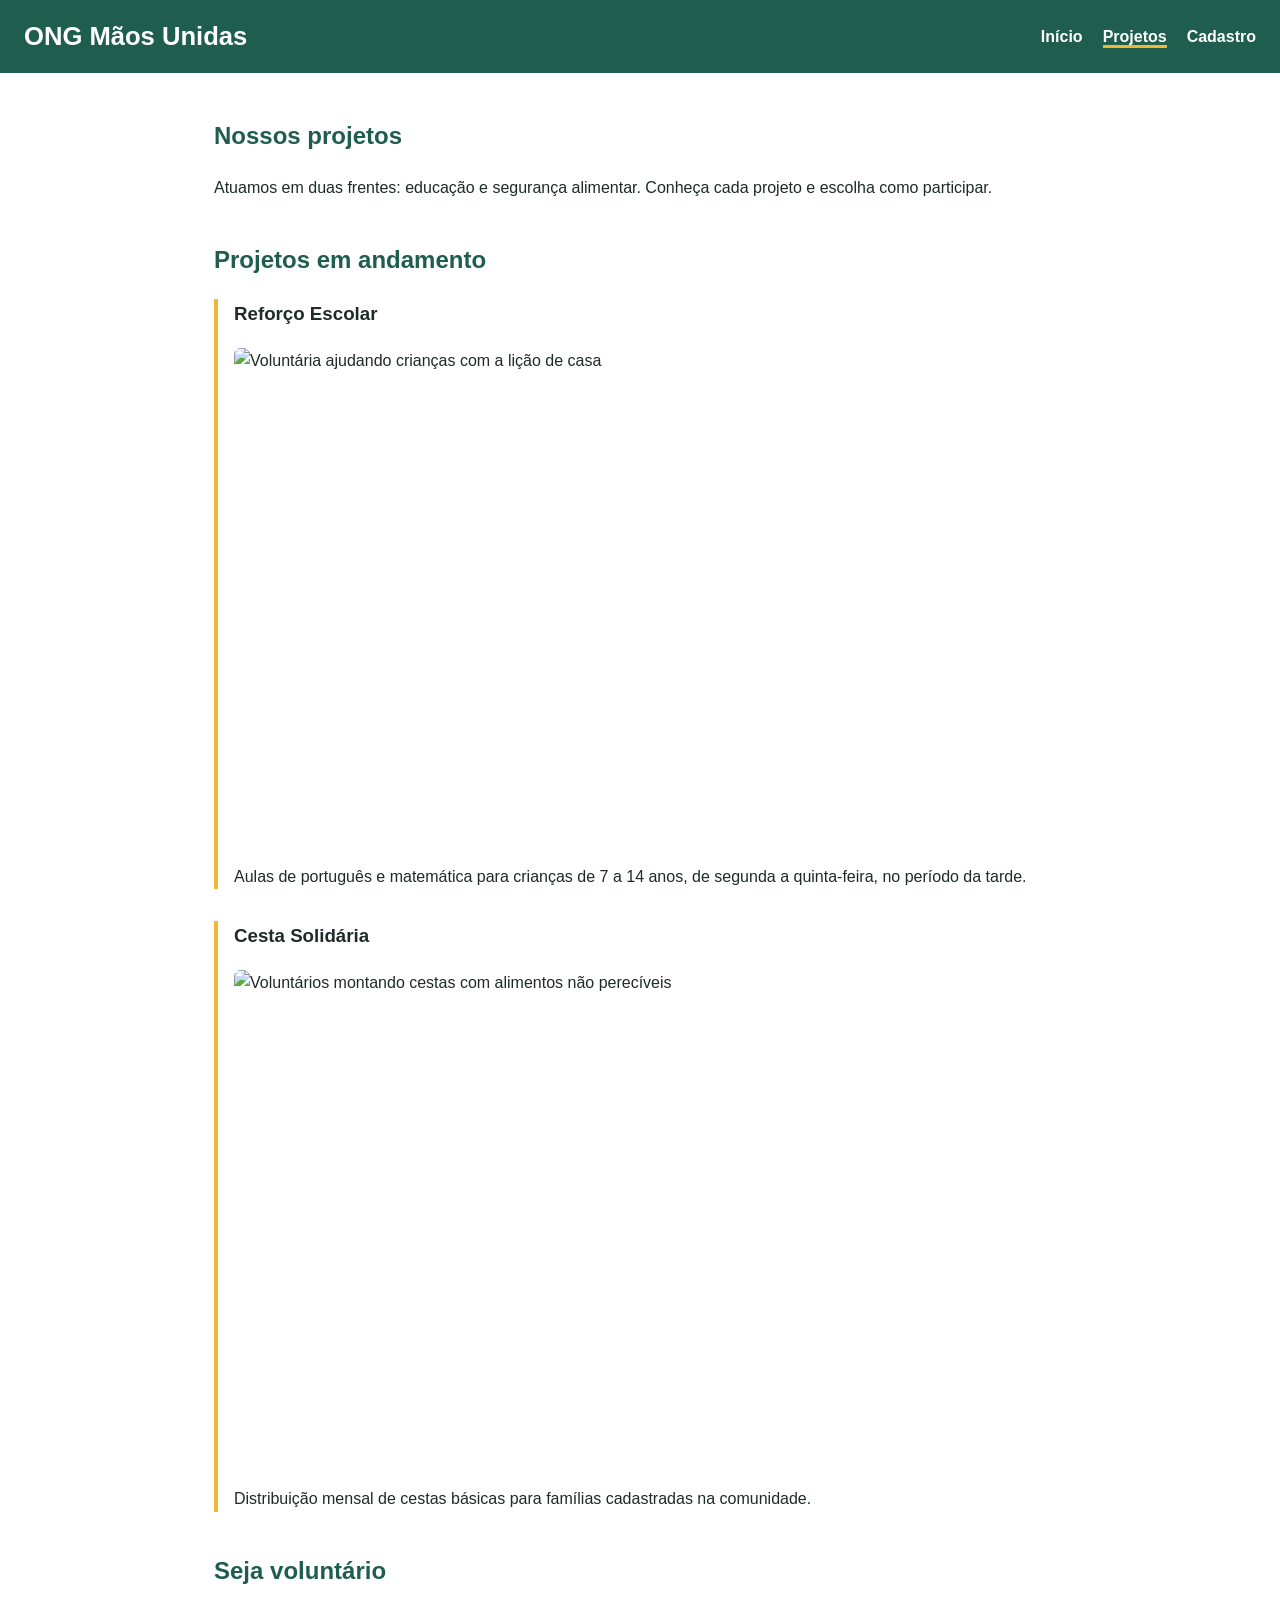
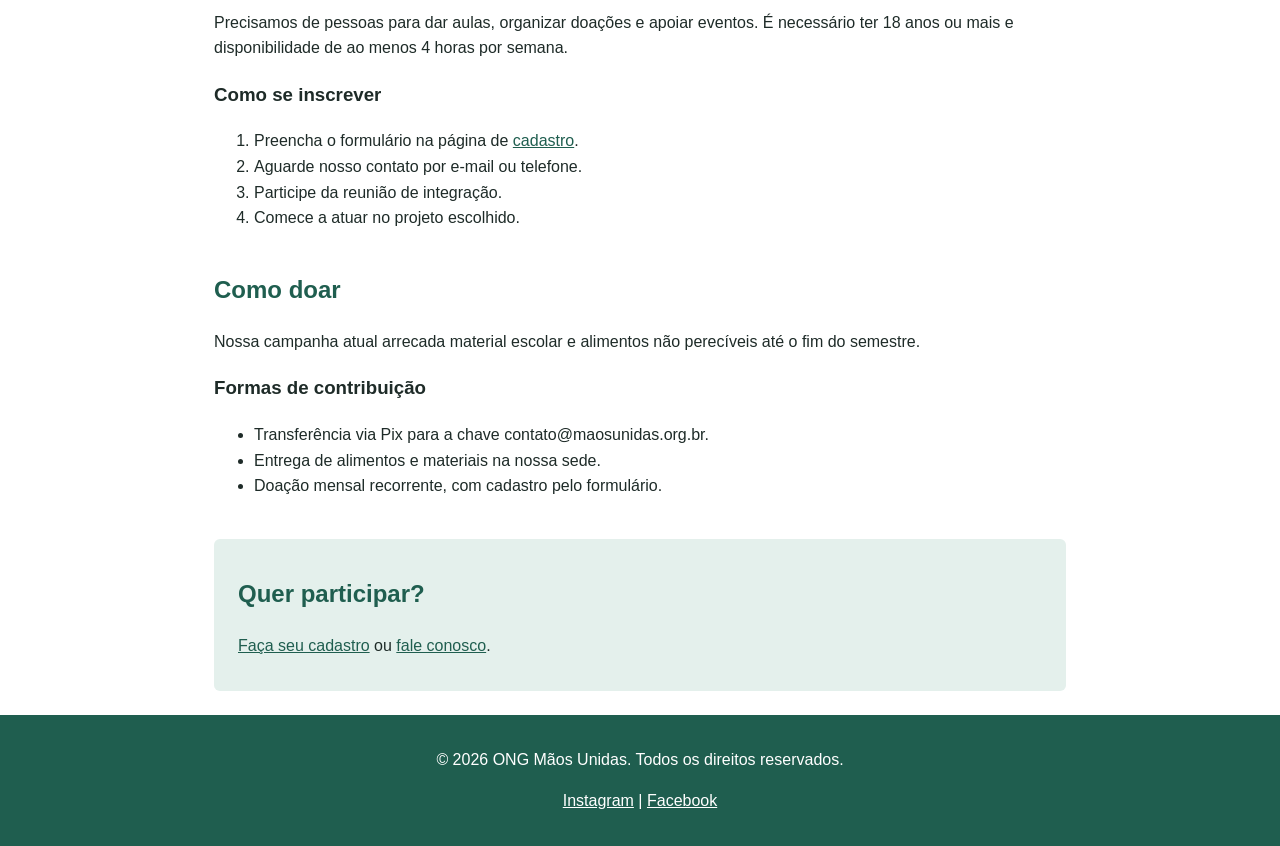
==== projetos.html @ 3869165b "commit inicial: Trabalho desenvolvido" ====
<!DOCTYPE html>
<html lang="pt-BR">
<head>
  <meta charset="UTF-8">
  <meta name="viewport" content="width=device-width, initial-scale=1.0">
  <meta name="description" content="Conheça os projetos da ONG Mãos Unidas e saiba como ser voluntário ou doar.">
  <title>ONG Mãos Unidas | Projetos</title>
  <link rel="stylesheet" href="css/style.css">
</head>
<body>
  <header class="topo">
    <h1>ONG Mãos Unidas</h1>
    <nav aria-label="Menu principal">
      <ul>
        <li><a href="index.html">Início</a></li>
        <li><a href="projetos.html" aria-current="page">Projetos</a></li>
        <li><a href="cadastro.html">Cadastro</a></li>
      </ul>
    </nav>
  </header>

  <main>
    <section id="apresentacao">
      <h2>Nossos projetos</h2>
      <p>Atuamos em duas frentes: educação e segurança alimentar. Conheça cada projeto e escolha como participar.</p>
    </section>

    <section id="em-andamento">
      <h2>Projetos em andamento</h2>

      <article class="projeto">
        <h3>Reforço Escolar</h3>
        <img src="img/projeto-reforco.jpg"
             alt="Voluntária ajudando crianças com a lição de casa"
             class="img-responsiva" width="800" height="500">
        <p>Aulas de português e matemática para crianças de 7 a 14 anos, de segunda a quinta-feira, no período da tarde.</p>
      </article>

      <article class="projeto">
        <h3>Cesta Solidária</h3>
        <img src="img/projeto-cesta.jpg"
             alt="Voluntários montando cestas com alimentos não perecíveis"
             class="img-responsiva" width="800" height="500">
        <p>Distribuição mensal de cestas básicas para famílias cadastradas na comunidade.</p>
      </article>
    </section>

    <section id="voluntariado">
      <h2>Seja voluntário</h2>
      <p>Precisamos de pessoas para dar aulas, organizar doações e apoiar eventos. É necessário ter 18 anos ou mais e disponibilidade de ao menos 4 horas por semana.</p>
      <h3>Como se inscrever</h3>
      <ol>
        <li>Preencha o formulário na página de <a href="cadastro.html">cadastro</a>.</li>
        <li>Aguarde nosso contato por e-mail ou telefone.</li>
        <li>Participe da reunião de integração.</li>
        <li>Comece a atuar no projeto escolhido.</li>
      </ol>
    </section>

    <section id="doacao">
      <h2>Como doar</h2>
      <p>Nossa campanha atual arrecada material escolar e alimentos não perecíveis até o fim do semestre.</p>
      <h3>Formas de contribuição</h3>
      <ul>
        <li>Transferência via Pix para a chave contato@maosunidas.org.br.</li>
        <li>Entrega de alimentos e materiais na nossa sede.</li>
        <li>Doação mensal recorrente, com cadastro pelo formulário.</li>
      </ul>
    </section>

    <aside class="chamada">
      <h2>Quer participar?</h2>
      <p><a href="cadastro.html">Faça seu cadastro</a> ou <a href="index.html#contato">fale conosco</a>.</p>
    </aside>
  </main>

  <footer class="rodape">
    <p>&copy; 2026 ONG Mãos Unidas. Todos os direitos reservados.</p>
    <p>
      <a href="https://www.instagram.com/">Instagram</a> |
      <a href="https://www.facebook.com/">Facebook</a>
    </p>
  </footer>
</body>
</html>
---- css/style.css ----
:root {
  --verde: #1F5E4F;
  --verde-claro: #E4F0EC;
  --amarelo: #F2B632;
  --texto: #1E2B28;
  --fundo: #FFFFFF;
}

* { box-sizing: border-box; }

body {
  margin: 0;
  font-family: "Segoe UI", Roboto, Arial, sans-serif;
  line-height: 1.6;
  color: var(--texto);
  background: var(--fundo);
}

/* Cabeçalho e navegação */
.topo {
  background: var(--verde);
  color: #fff;
  padding: 1rem 1.5rem;
  display: flex;
  flex-wrap: wrap;
  justify-content: space-between;
  align-items: center;
  gap: 1rem;
}

.topo h1 { margin: 0; font-size: 1.6rem; }

.topo ul {
  list-style: none;
  margin: 0;
  padding: 0;
  display: flex;
  gap: 1.25rem;
}

.topo a { color: #fff; text-decoration: none; font-weight: 600; }
.topo a:hover,
.topo a[aria-current="page"] { border-bottom: 3px solid var(--amarelo); }

/* Conteúdo */
main {
  max-width: 900px;
  margin: 0 auto;
  padding: 1.5rem;
}

section { margin-bottom: 2.5rem; }

h2 { color: var(--verde); }

a { color: var(--verde); }

.img-responsiva {
  max-width: 100%;
  height: auto;
  display: block;
  border-radius: 6px;
}

a:focus-visible,
input:focus-visible,
select:focus-visible,
button:focus-visible {
  outline: 3px solid var(--amarelo);
  outline-offset: 2px;
}

address { font-style: normal; }

.projeto {
  border-left: 4px solid var(--amarelo);
  padding-left: 1rem;
  margin-bottom: 2rem;
}

.chamada {
  background: var(--verde-claro);
  padding: 1rem 1.5rem;
  border-radius: 6px;
}

/* Formulário */
.formulario fieldset {
  border: 1px solid #C5D6D1;
  border-radius: 6px;
  margin-bottom: 1.5rem;
  padding: 1rem 1.25rem;
}

.formulario legend {
  font-weight: 700;
  color: var(--verde);
  padding: 0 0.5rem;
}

.formulario label {
  display: block;
  margin-top: 0.75rem;
  font-weight: 600;
}

.formulario input:not([type="radio"]),
.formulario select {
  width: 100%;
  padding: 0.6rem;
  margin-top: 0.25rem;
  border: 1px solid #9FB5AE;
  border-radius: 4px;
  font: inherit;
}

.formulario input:user-invalid { border-color: #B3261E; }

.opcao { display: flex; align-items: center; gap: 0.5rem; }
.opcao label { margin-top: 0; font-weight: 400; }

.formulario button {
  background: var(--verde);
  color: #fff;
  border: none;
  padding: 0.8rem 1.6rem;
  border-radius: 4px;
  font: inherit;
  font-weight: 700;
  cursor: pointer;
}

.formulario button:hover { background: #174A3E; }

/* Rodapé */
.rodape {
  background: var(--verde);
  color: #fff;
  text-align: center;
  padding: 1rem;
}

.rodape a { color: #fff; }

@media (max-width: 600px) {
  .topo { flex-direction: column; align-items: flex-start; }
}
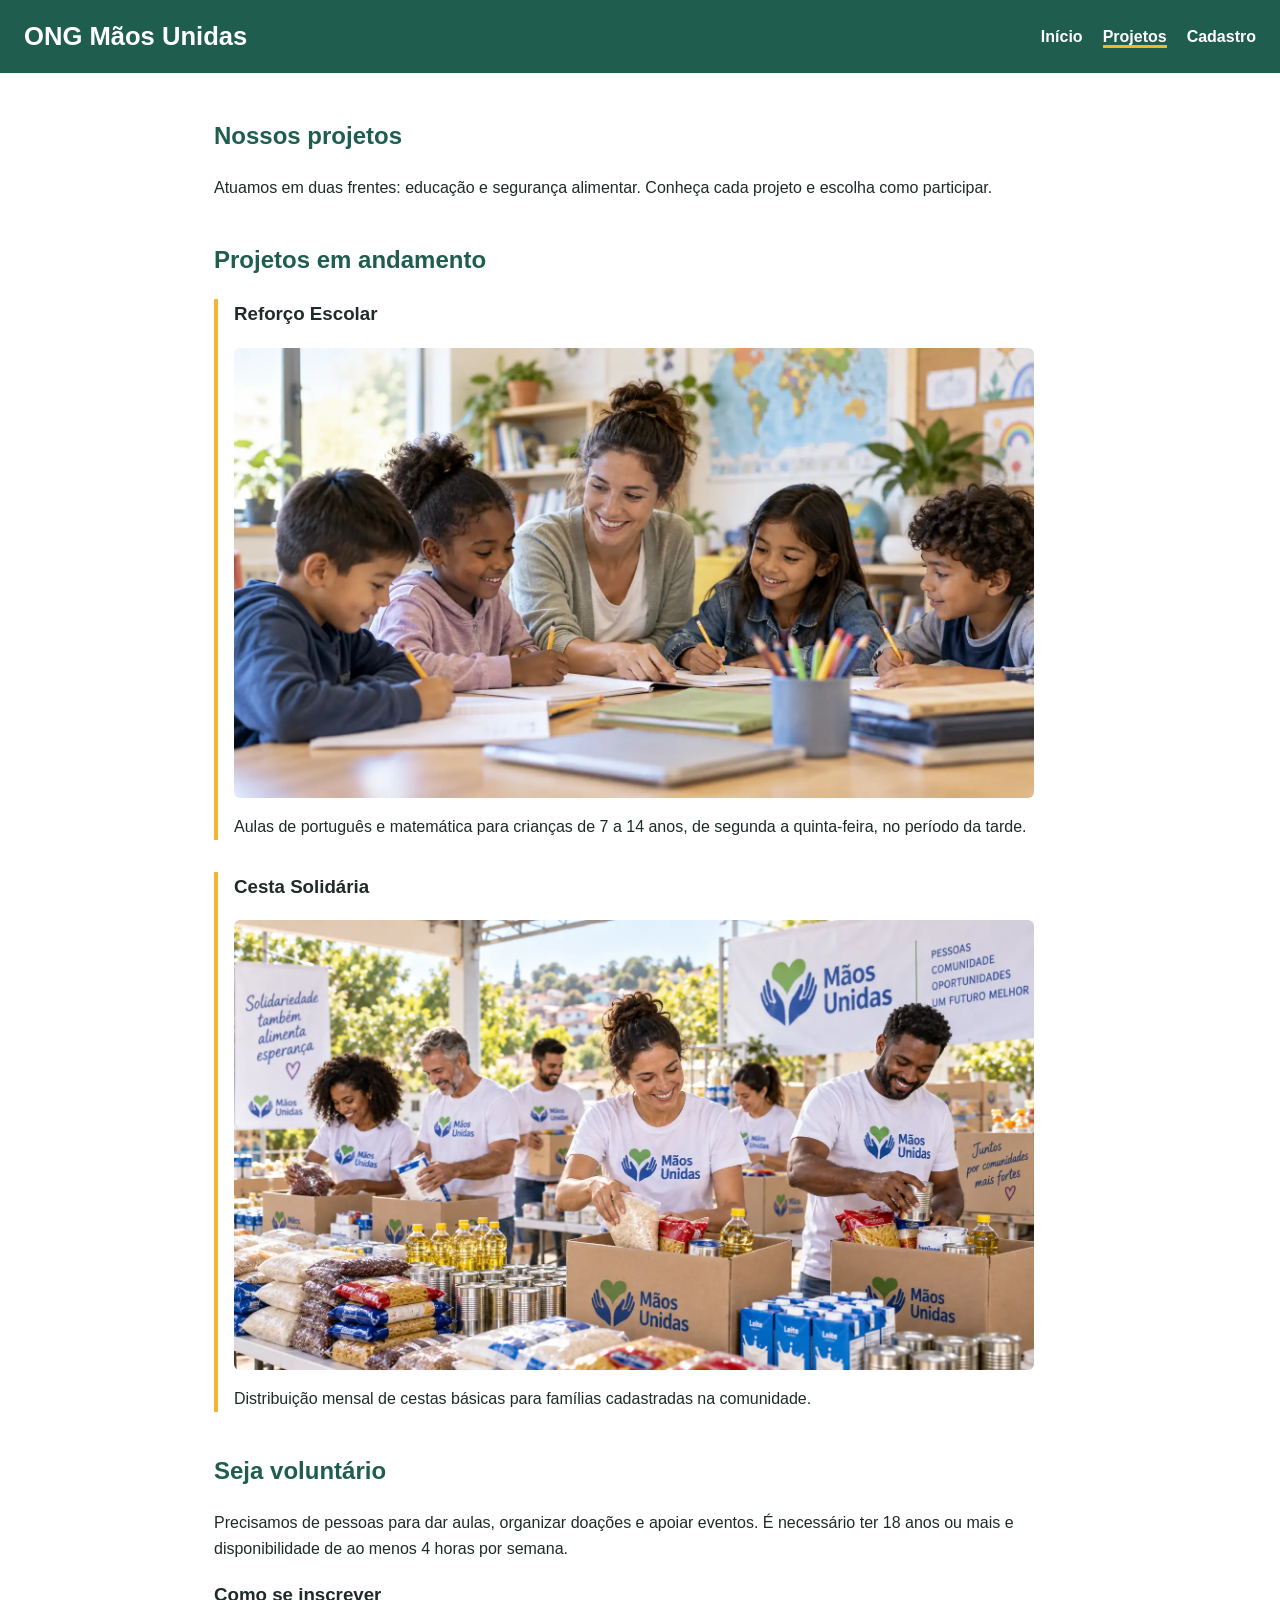
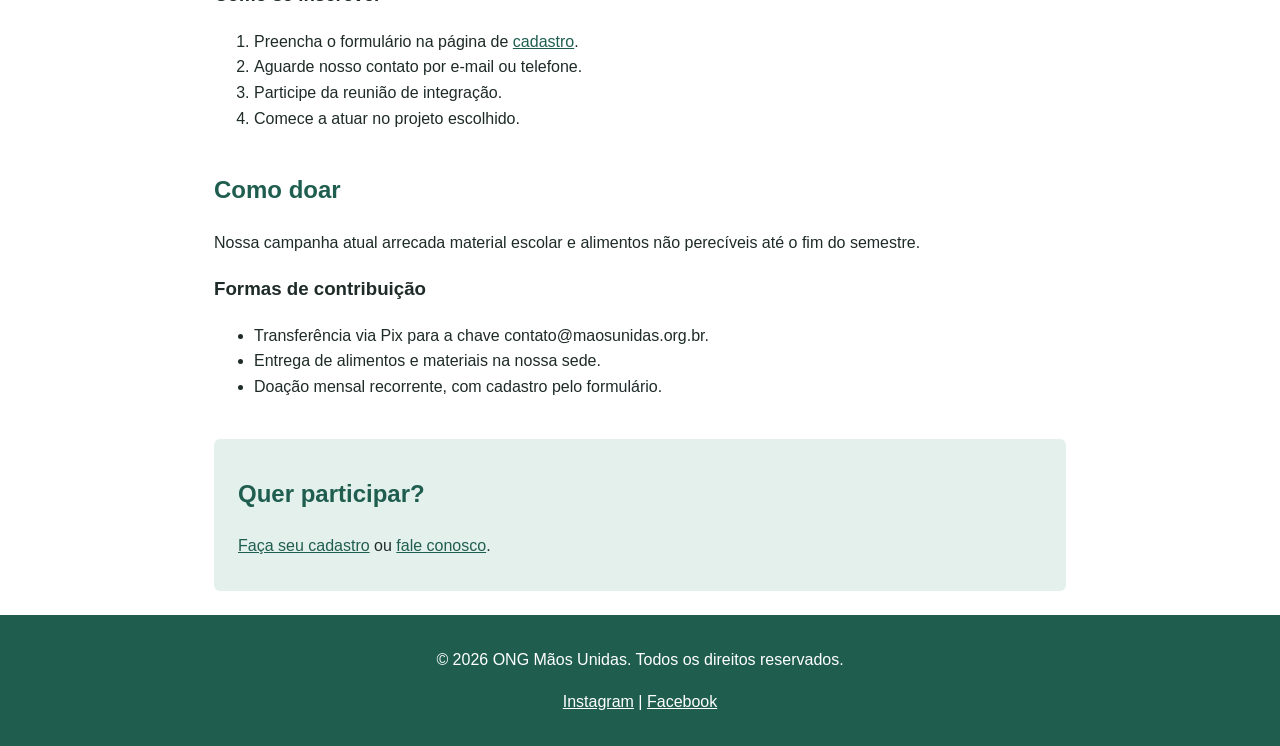
==== commit 86e27cda: "refactor: Redimensionamento das imgs para melhor otimizacao do site" ====
--- a/projetos.html
+++ b/projetos.html
@@ -30,7 +30,7 @@
 
       <article class="projeto">
         <h3>Reforço Escolar</h3>
-        <img src="img/projeto-reforco.jpg"
+        <img src="img/projeto-reforco.webp"
              alt="Voluntária ajudando crianças com a lição de casa"
              class="img-responsiva" width="800" height="500">
         <p>Aulas de português e matemática para crianças de 7 a 14 anos, de segunda a quinta-feira, no período da tarde.</p>
@@ -38,7 +38,7 @@
 
       <article class="projeto">
         <h3>Cesta Solidária</h3>
-        <img src="img/projeto-cesta.jpg"
+        <img src="img/projeto-cesta.webp"
              alt="Voluntários montando cestas com alimentos não perecíveis"
              class="img-responsiva" width="800" height="500">
         <p>Distribuição mensal de cestas básicas para famílias cadastradas na comunidade.</p>
